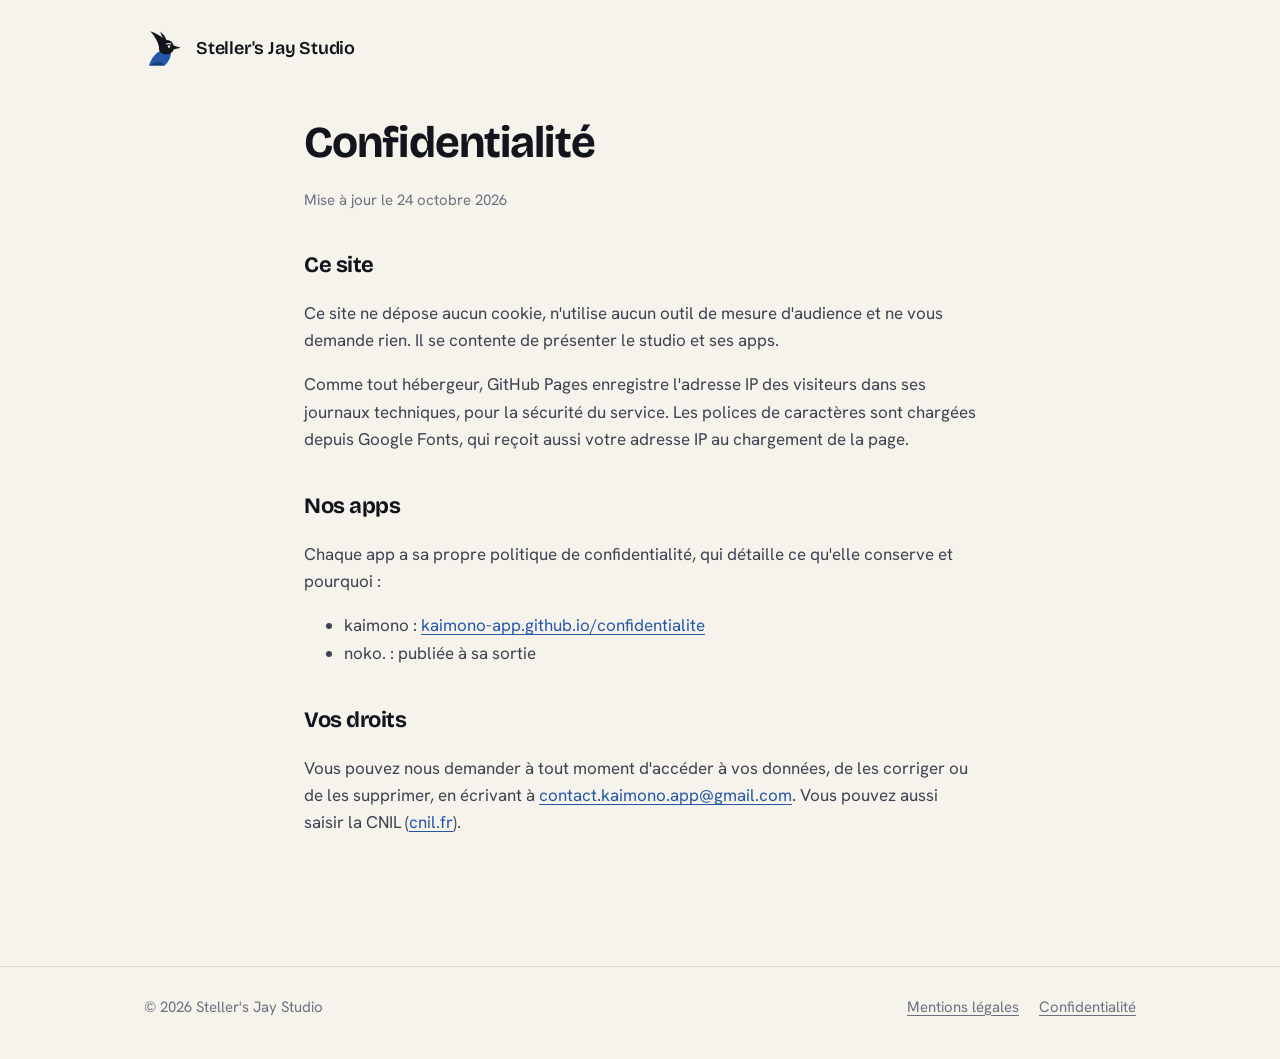
==== confidentialite/index.html @ ffa2d88e "Site de Steller's Jay Studio Co-Authored-By: Claude Opus 5.5 <noreply@anthropic.com>" ====
<!doctype html>
<html lang="fr">
<head>
  <meta charset="utf-8">
  <meta name="viewport" content="width=device-width, initial-scale=1">
  <title>Confidentialité · Steller's Jay Studio</title>
  <link rel="icon" href="../logo.svg" type="image/svg+xml">
  <link rel="preconnect" href="https://fonts.googleapis.com">
  <link rel="preconnect" href="https://fonts.gstatic.com" crossorigin>
  <link href="https://fonts.googleapis.com/css2?family=Bricolage+Grotesque:opsz,wght@12..96,600;12..96,700&family=Hanken+Grotesk:wght@400;600&display=swap" rel="stylesheet">
  <link rel="stylesheet" href="../style.css">
</head>
<body>
  <header class="top">
    <div class="wrap">
      <a class="brand" href="../"><img src="../logo.svg" alt=""><span>Steller's Jay Studio</span></a>
    </div>
  </header>

  <main class="wrap doc">
    <h1>Confidentialité</h1>
    <p class="updated">Mise à jour le 24 octobre 2026</p>

    <h2>Ce site</h2>
    <p>Ce site ne dépose aucun cookie, n'utilise aucun outil de mesure d'audience et ne vous demande rien. Il se contente de présenter le studio et ses apps.</p>
    <p>Comme tout hébergeur, GitHub Pages enregistre l'adresse IP des visiteurs dans ses journaux techniques, pour la sécurité du service. Les polices de caractères sont chargées depuis Google Fonts, qui reçoit aussi votre adresse IP au chargement de la page.</p>

    <h2>Nos apps</h2>
    <p>Chaque app a sa propre politique de confidentialité, qui détaille ce qu'elle conserve et pourquoi :</p>
    <ul>
      <li>kaimono : <a href="https://kaimono-app.github.io/confidentialite/">kaimono-app.github.io/confidentialite</a></li>
      <li>noko. : publiée à sa sortie</li>
    </ul>

    <h2>Vos droits</h2>
    <p>Vous pouvez nous demander à tout moment d'accéder à vos données, de les corriger ou de les supprimer, en écrivant à <a href="mailto:contact.kaimono.app@gmail.com">contact.kaimono.app@gmail.com</a>. Vous pouvez aussi saisir la CNIL (<a href="https://www.cnil.fr/">cnil.fr</a>).</p>
  </main>

  <footer>
    <div class="wrap">
      <span>© 2026 Steller's Jay Studio</span>
      <nav aria-label="Informations légales">
        <a href="../mentions-legales/">Mentions légales</a>
        <a href="../confidentialite/">Confidentialité</a>
      </nav>
    </div>
  </footer>
</body>
</html>
---- style.css ----
/* Steller's Jay Studio : les couleurs du geai de Steller (bleu profond, huppe noire, strie blanche). */

:root {
  --paper: #f6f3ec;
  --card: #fffdf8;
  --ink: #12151c;
  --ink-soft: #3c4250;
  --mute: #6b7180;
  --line: #e2ddd1;
  --jay: #2457a8;
  --jay-deep: #163c78;
  --jay-soft: #e3ebf7;
  color-scheme: light;
}
@media (prefers-color-scheme: dark) {
  :root {
    --paper: #0f1218;
    --card: #171b23;
    --ink: #eef0f4;
    --ink-soft: #c4c9d3;
    --mute: #8c93a1;
    --line: #262c37;
    --jay: #6d9be0;
    --jay-deep: #a9c4ef;
    --jay-soft: #1b2638;
    color-scheme: dark;
  }
}

* { box-sizing: border-box; }
html { -webkit-text-size-adjust: 100%; }
body {
  margin: 0;
  background: var(--paper);
  color: var(--ink);
  font: 17px/1.6 "Hanken Grotesk", system-ui, -apple-system, "Segoe UI", sans-serif;
  -webkit-font-smoothing: antialiased;
}
a { color: var(--jay); text-underline-offset: 3px; }
a:hover { color: var(--jay-deep); }
img { max-width: 100%; display: block; }

.wrap { max-width: 1040px; margin: 0 auto; padding-inline: 24px; }

/* En-tête */
.top { padding-block: 28px; }
.top .wrap { display: flex; align-items: center; justify-content: space-between; gap: 16px; }
.brand { display: flex; align-items: center; gap: 12px; color: var(--ink); text-decoration: none; }
.brand img { width: 40px; height: 40px; }
.brand span { font: 600 18px/1 "Bricolage Grotesque", system-ui, sans-serif; letter-spacing: -0.2px; }
.top nav { display: flex; gap: 22px; font-size: 15px; }
.top nav a { color: var(--ink-soft); text-decoration: none; }
.top nav a:hover { color: var(--ink); }

/* Accueil */
.hero { padding-block: 56px 72px; display: grid; grid-template-columns: 1.35fr 1fr; gap: 48px; align-items: center; }
.kicker { font-size: 13px; font-weight: 600; letter-spacing: 1.6px; text-transform: uppercase; color: var(--jay); margin: 0 0 18px; }
h1, h2, h3 { font-family: "Bricolage Grotesque", system-ui, sans-serif; letter-spacing: -0.02em; text-wrap: balance; }
h1 { font-size: clamp(38px, 6vw, 62px); line-height: 1.04; margin: 0 0 22px; font-weight: 700; }
.lede { font-size: 20px; color: var(--ink-soft); max-width: 34ch; margin: 0; }
.hero-mark { justify-self: center; width: min(320px, 70%); aspect-ratio: 1; border-radius: 36%; background: var(--jay-soft); display: grid; place-items: center; }
.hero-mark img { width: 72%; }

section { padding-block: 48px; }
h2 { font-size: clamp(26px, 3.4vw, 34px); margin: 0 0 8px; }
.section-lede { color: var(--mute); margin: 0 0 32px; max-width: 60ch; }

/* Les apps */
.apps { display: grid; grid-template-columns: repeat(2, minmax(0, 1fr)); gap: 20px; }
.app { background: var(--card); border: 1px solid var(--line); border-radius: 24px; padding: 28px; display: flex; flex-direction: column; gap: 14px; }
.app header { display: flex; align-items: center; gap: 16px; }
.app header img { width: 64px; height: 64px; border-radius: 15px; border: 1px solid var(--line); }
.app h3 { font-size: 24px; margin: 0; }
.status { font-size: 13px; font-weight: 600; color: var(--mute); }
.status.live { color: #2f7a4f; }
.app p { margin: 0; color: var(--ink-soft); }
.app .links { margin-top: auto; padding-top: 6px; display: flex; flex-wrap: wrap; gap: 10px; }
.button { display: inline-flex; align-items: center; height: 42px; padding-inline: 18px; border-radius: 999px; font-weight: 600; font-size: 15px; text-decoration: none; background: var(--ink); color: var(--paper); }
.button:hover { color: var(--paper); opacity: 0.88; }
.button.ghost { background: transparent; color: var(--ink); border: 1.5px solid var(--line); }
.button.ghost:hover { color: var(--ink); border-color: var(--ink-soft); }

/* Engagements */
.promises { display: grid; grid-template-columns: repeat(3, minmax(0, 1fr)); gap: 32px; border-top: 1px solid var(--line); padding-top: 32px; }
.promises h3 { font-size: 19px; margin: 0 0 6px; }
.promises p { margin: 0; color: var(--ink-soft); font-size: 16px; }

/* Le nom */
.story { display: grid; grid-template-columns: 1fr 1.6fr; gap: 40px; align-items: start; }
.story p { margin: 0 0 14px; color: var(--ink-soft); max-width: 62ch; }

/* Contact */
.contact { background: var(--ink); color: var(--paper); border-radius: 28px; padding: 40px; display: flex; flex-wrap: wrap; align-items: center; justify-content: space-between; gap: 20px; }
.contact h2 { margin: 0 0 6px; color: var(--paper); }
.contact p { margin: 0; opacity: 0.75; }
.contact a.button { background: var(--paper); color: var(--ink); }

/* Pages de texte */
.doc { max-width: 720px; padding-block: 24px 72px; }
.doc h1 { font-size: clamp(32px, 5vw, 44px); }
.doc h2 { font-size: 22px; margin: 36px 0 8px; }
.doc p, .doc li { color: var(--ink-soft); }
.doc .updated { color: var(--mute); font-size: 15px; }
.todo { background: var(--jay-soft); border-radius: 12px; padding: 2px 8px; color: var(--jay-deep); font-weight: 600; }

/* Pied de page */
footer { border-top: 1px solid var(--line); margin-top: 40px; padding-block: 28px 40px; color: var(--mute); font-size: 15px; }
footer .wrap { display: flex; flex-wrap: wrap; justify-content: space-between; gap: 12px; }
footer nav { display: flex; gap: 20px; }
footer a { color: var(--mute); }

@media (max-width: 760px) {
  .hero { grid-template-columns: 1fr; padding-block: 24px 40px; gap: 32px; }
  .hero-mark { width: 200px; justify-self: start; }
  .apps, .promises, .story { grid-template-columns: 1fr; }
  .top nav { display: none; }
  .contact { padding: 28px; }
}
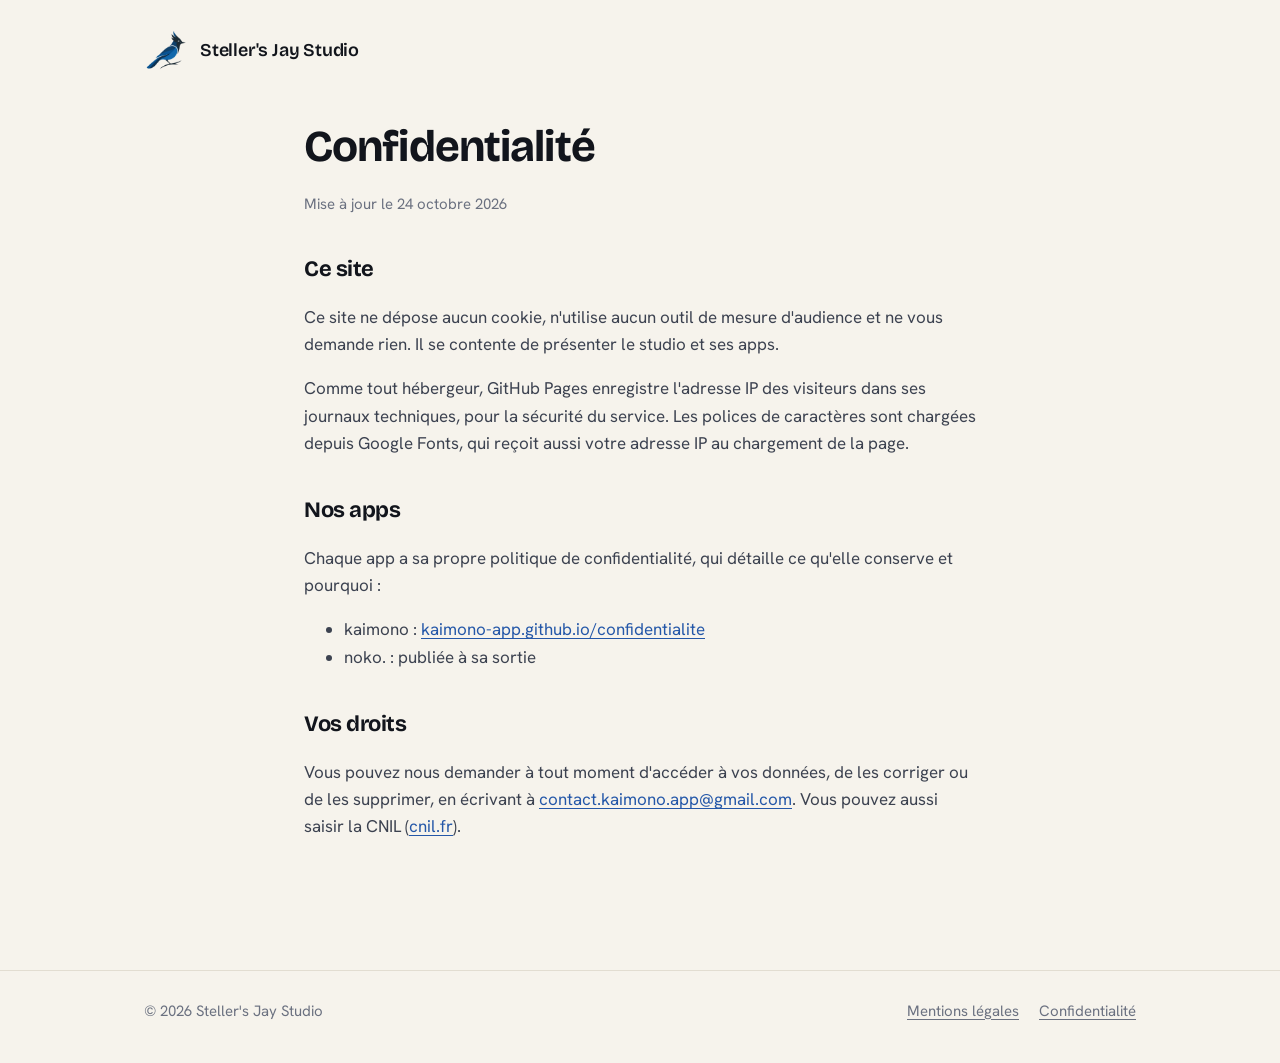
==== commit 61467e39: "Logo définitif et histoire du geai de Steller Co-Authored-By: Claude Opus 5.5 <noreply@anthropic.com" ====
--- a/confidentialite/index.html
+++ b/confidentialite/index.html
@@ -4,7 +4,8 @@
   <meta charset="utf-8">
   <meta name="viewport" content="width=device-width, initial-scale=1">
   <title>Confidentialité · Steller's Jay Studio</title>
-  <link rel="icon" href="../logo.svg" type="image/svg+xml">
+  <link rel="icon" href="../favicon.png" type="image/png">
+  <link rel="apple-touch-icon" href="../apple-touch-icon.png">
   <link rel="preconnect" href="https://fonts.googleapis.com">
   <link rel="preconnect" href="https://fonts.gstatic.com" crossorigin>
   <link href="https://fonts.googleapis.com/css2?family=Bricolage+Grotesque:opsz,wght@12..96,600;12..96,700&family=Hanken+Grotesk:wght@400;600&display=swap" rel="stylesheet">
@@ -13,7 +14,7 @@
 <body>
   <header class="top">
     <div class="wrap">
-      <a class="brand" href="../"><img src="../logo.svg" alt=""><span>Steller's Jay Studio</span></a>
+      <a class="brand" href="../"><img src="../jay.png" alt=""><span>Steller's Jay Studio</span></a>
     </div>
   </header>
 
--- a/style.css
+++ b/style.css
@@ -46,7 +46,8 @@
 .top { padding-block: 28px; }
 .top .wrap { display: flex; align-items: center; justify-content: space-between; gap: 16px; }
 .brand { display: flex; align-items: center; gap: 12px; color: var(--ink); text-decoration: none; }
-.brand img { width: 40px; height: 40px; }
+.brand img { width: 44px; height: 44px; border-radius: 12px; }
+@media (prefers-color-scheme: dark) { .brand img { background: #f6f3ec; padding: 3px; } }
 .brand span { font: 600 18px/1 "Bricolage Grotesque", system-ui, sans-serif; letter-spacing: -0.2px; }
 .top nav { display: flex; gap: 22px; font-size: 15px; }
 .top nav a { color: var(--ink-soft); text-decoration: none; }
@@ -58,8 +59,8 @@
 h1, h2, h3 { font-family: "Bricolage Grotesque", system-ui, sans-serif; letter-spacing: -0.02em; text-wrap: balance; }
 h1 { font-size: clamp(38px, 6vw, 62px); line-height: 1.04; margin: 0 0 22px; font-weight: 700; }
 .lede { font-size: 20px; color: var(--ink-soft); max-width: 34ch; margin: 0; }
-.hero-mark { justify-self: center; width: min(320px, 70%); aspect-ratio: 1; border-radius: 36%; background: var(--jay-soft); display: grid; place-items: center; }
-.hero-mark img { width: 72%; }
+.hero-mark { justify-self: center; width: min(360px, 80%); aspect-ratio: 1; border-radius: 36%; background: #f6f3ec; display: grid; place-items: center; }
+.hero-mark img { width: 84%; }
 
 section { padding-block: 48px; }
 h2 { font-size: clamp(26px, 3.4vw, 34px); margin: 0 0 8px; }
@@ -87,7 +88,13 @@
 
 /* Le nom */
 .story { display: grid; grid-template-columns: 1fr 1.6fr; gap: 40px; align-items: start; }
-.story p { margin: 0 0 14px; color: var(--ink-soft); max-width: 62ch; }
+.story h2 { font-size: clamp(30px, 4vw, 42px); line-height: 1.08; }
+.story-text p { margin: 0 0 16px; color: var(--ink-soft); max-width: 62ch; font-size: 18px; }
+.story-text .story-punch { color: var(--ink); font: 600 22px/1.4 "Bricolage Grotesque", system-ui, sans-serif; border-left: 3px solid var(--jay); padding-left: 18px; margin-top: 24px; }
+.traits { display: grid; grid-template-columns: repeat(3, minmax(0, 1fr)); gap: 20px; margin-top: 48px; }
+.traits > div { background: var(--card); border: 1px solid var(--line); border-radius: 20px; padding: 24px; }
+.traits h3 { font-size: 20px; margin: 0 0 8px; color: var(--jay-deep); }
+.traits p { margin: 0; color: var(--ink-soft); font-size: 16px; }
 
 /* Contact */
 .contact { background: var(--ink); color: var(--paper); border-radius: 28px; padding: 40px; display: flex; flex-wrap: wrap; align-items: center; justify-content: space-between; gap: 20px; }
@@ -112,7 +119,7 @@
 @media (max-width: 760px) {
   .hero { grid-template-columns: 1fr; padding-block: 24px 40px; gap: 32px; }
   .hero-mark { width: 200px; justify-self: start; }
-  .apps, .promises, .story { grid-template-columns: 1fr; }
+  .apps, .promises, .story, .traits { grid-template-columns: 1fr; }
   .top nav { display: none; }
   .contact { padding: 28px; }
 }
